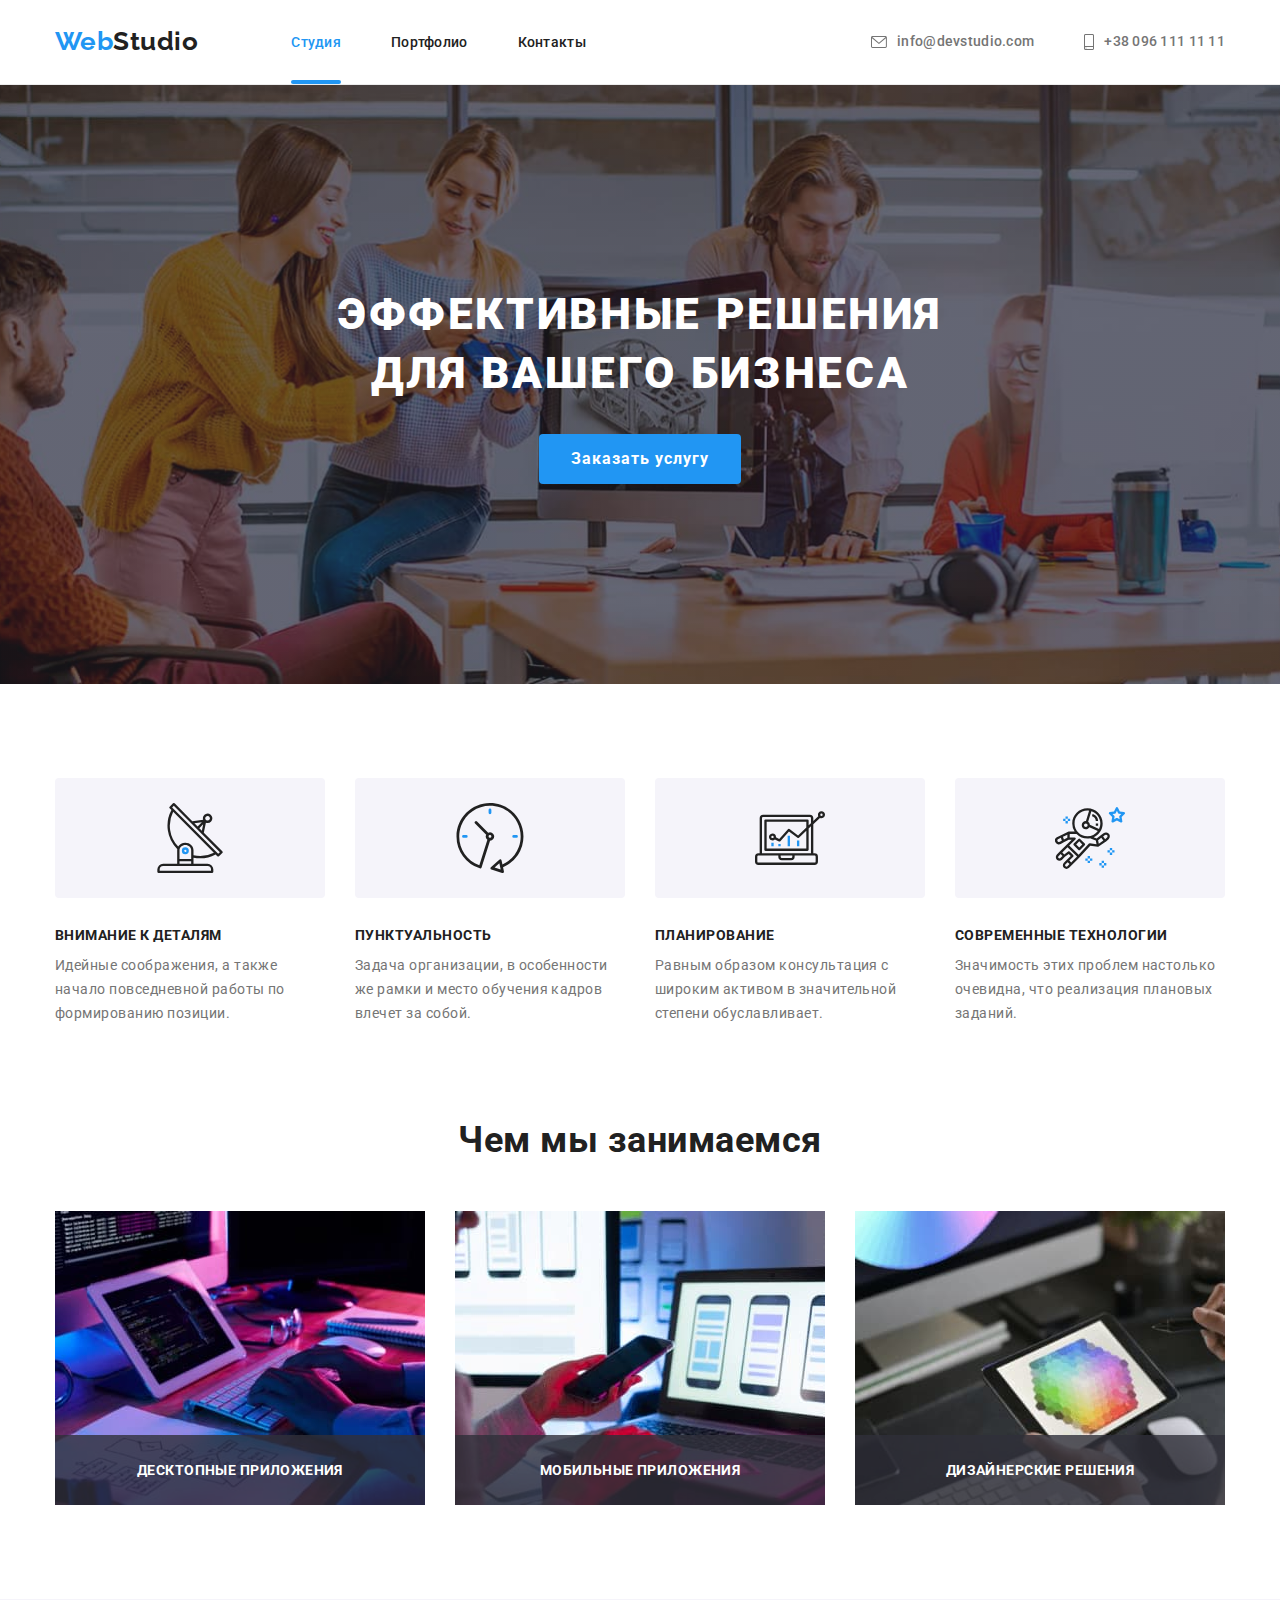
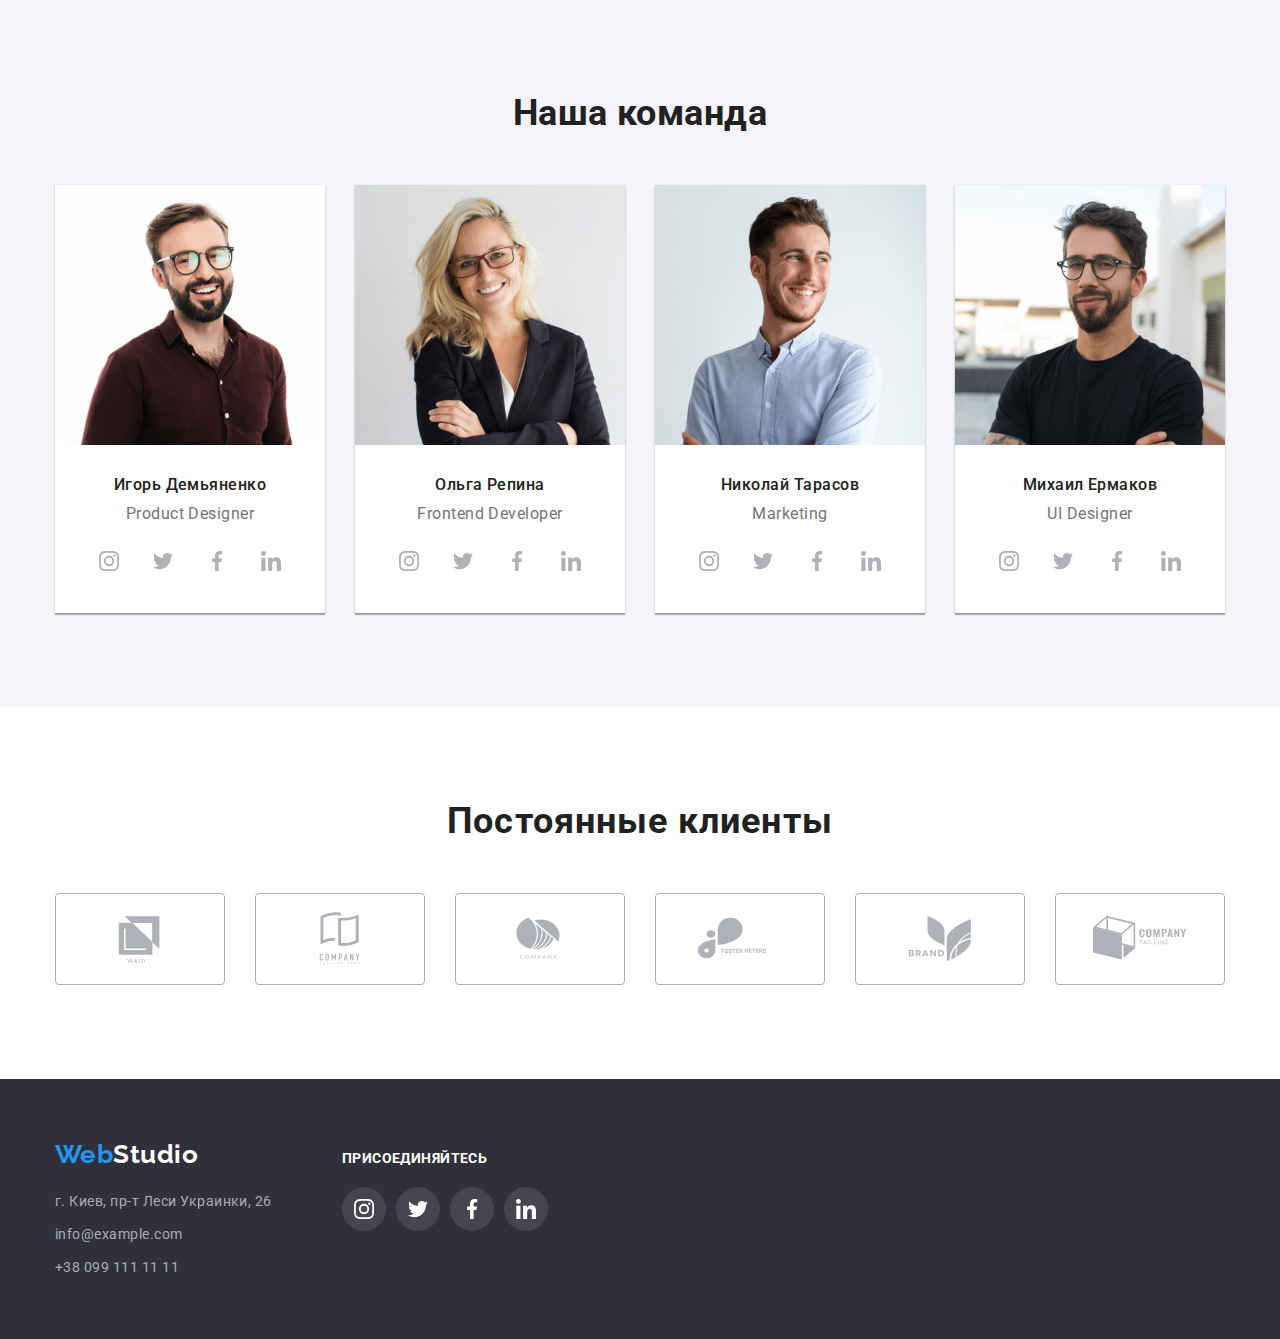
==== index.html @ 2ee85c42 "add files from previous hw" ====
<!DOCTYPE html>
<html lang="ru">
  <head>
    <meta charset="UTF-8" />
    <meta http-equiv="X-UA-Compatible" content="IE=edge" />
    <meta name="viewport" content="width=device-width, initial-scale=1.0" />
    <title>Homework 5</title>
    <link rel="preconnect" href="https://fonts.googleapis.com" />
    <link rel="preconnect" href="https://fonts.gstatic.com" crossorigin />
    <link
      href="https://fonts.googleapis.com/css2?family=Raleway:wght@700&family=Roboto:wght@400;500;700;900&display=swap"
      rel="stylesheet"
    />
    <link
      rel="stylesheet"
      href="https://cdnjs.cloudflare.com/ajax/libs/modern-normalize/1.1.0/modern-normalize.min.css"
    />
    <link rel="stylesheet" href="./css/styles.css" />
  </head>

  <body>
    <!-- Header -->
    <header class="header-border">
      <div class="container header-container">
        <nav class="main-nav">
          <a class="logo" href="index.html" title="WebStudio"
            >Web<span class="logo-black">Studio</span></a
          >
          <ul class="site-nav">
            <li>
              <a class="nav-studio current" href="./index.html">Студия</a>
            </li>
            <li>
              <a class="nav-portfolio" href="./portfolio.html">Портфолио</a>
            </li>
            <li><a class="nav-contacts" href="">Контакты</a></li>
          </ul>
        </nav>

        <ul class="contacts">
          <li>
            <a class="link-mail" href="mailto:info@devstudio.com">
              <svg class="icon-mail" width="16" height="12">
                <use href="./images/sprite.svg#icon-mail"></use>
              </svg>
              info@devstudio.com</a
            >
          </li>
          <li>
            <a class="link-tel" href="tel:+380961111111">
              <svg class="icon-smartphone" width="10" height="16">
                <use href="./images/sprite.svg#icon-smartphone"></use>
              </svg>
              +38 096 111 11 11</a
            >
          </li>
        </ul>
      </div>
    </header>
    <!-- Main -->
    <main>
      <!-- Секция 1 (Эффективное решение для вашего бизнеса) -->
      <section class="hero-section">
        <div class="container title-container">
          <h1 class="hero-title">Эффективные решения для вашего бизнеса</h1>
          <button data-modal-open class="hero-button" type="button">
            Заказать услугу
          </button>
        </div>
      </section>

      <!-- Секция 2 (Список преимуществ) -->
      <section>
        <div class="container">
          <h2 class="visually-hidden">Список преимуществ</h2>
          <ul class="advantage-list">
            <li>
              <div class="advantage-block">
                <svg width="70" height="70">
                  <use href="./images/sprite.svg#icon-antenna"></use>
                </svg>
              </div>
              <h3 class="advantage-title">Внимание к деталям</h3>
              <p class="advantage-text">
                Идейные соображения, а также начало повседневной работы по
                формированию позиции.
              </p>
            </li>
            <li>
              <div class="advantage-block">
                <svg width="70" height="70">
                  <use href="./images/sprite.svg#icon-clock"></use>
                </svg>
              </div>
              <h3 class="advantage-title">Пунктуальность</h3>
              <p class="advantage-text">
                Задача организации, в особенности же рамки и место обучения
                кадров влечет за собой.
              </p>
            </li>
            <li>
              <div class="advantage-block">
                <svg width="70" height="70">
                  <use href="./images/sprite.svg#icon-diagram"></use>
                </svg>
              </div>
              <h3 class="advantage-title">Планирование</h3>
              <p class="advantage-text">
                Равным образом консультация с широким активом в значительной
                степени обуславливает.
              </p>
            </li>
            <li>
              <div class="advantage-block">
                <svg width="70" height="70">
                  <use href="./images/sprite.svg#icon-astronaut"></use>
                </svg>
              </div>
              <h3 class="advantage-title">Современные технологии</h3>
              <p class="advantage-text">
                Значимость этих проблем настолько очевидна, что реализация
                плановых заданий.
              </p>
            </li>
          </ul>
        </div>
      </section>
      <!-- Секция 3 (Чем мы занимаемся?) -->
      <section class="project-section">
        <div class="container">
          <h2 class="projects-title">Чем мы занимаемся</h2>
          <ul class="projects-list">
            <li>
              <div class="projects-item-div">
                <img
                  src="images/img1.jpg"
                  width="370"
                  alt="руки набирают на клавиатуре код"
                />
                <p class="projects-item-text">Десктопные приложения</p>
              </div>
            </li>
            <li>
              <div class="projects-item-div">
                <img
                  src="images/img2.jpg"
                  width="370"
                  alt="телефон в руке фотографирует экран ноутбука"
                />
                <p class="projects-item-text">Мобильные приложения</p>
              </div>
            </li>
            <li>
              <div class="projects-item-div">
                <img
                  src="images/img3.jpg"
                  width="370"
                  alt="человек  выбирает на планшете цвет из палитры"
                />
                <p class="projects-item-text">Дизайнерские решения</p>
              </div>
            </li>
          </ul>
        </div>
      </section>
      <!-- Секция 4 (Наша команда) -->
      <section class="team-section">
        <div class="container">
          <h2 class="team-section-title">Наша команда</h2>
          <ul class="team-list">
            <li class="member-card">
              <img
                src="images/img4.jpg"
                width="270"
                alt="Игорь Демьяненко, дизайнер продукта"
              />
              <h3 class="member-name">Игорь Демьяненко</h3>
              <p class="member-position" lang="en">Product Designer</p>
              <ul class="social-network-list">
                <li class="social-network-link">
                  <a class="social-network" href="">
                    <svg class="icon-social" width="20" height="20">
                      <use href="./images/sprite.svg#icon-instagram"></use>
                    </svg>
                  </a>
                </li>
                <li class="social-network-link">
                  <a class="social-network" href="">
                    <svg class="icon-social" width="20" height="20">
                      <use href="./images/sprite.svg#icon-twitter"></use>
                    </svg>
                  </a>
                </li>
                <li class="social-network-link">
                  <a class="social-network" href="">
                    <svg class="icon-social" width="20" height="20">
                      <use href="./images/sprite.svg#icon-facebook"></use>
                    </svg>
                  </a>
                </li>
                <li class="social-network-link">
                  <a class="social-network" href="">
                    <svg class="icon-social" width="20" height="20">
                      <use href="./images/sprite.svg#icon-linkedin"></use>
                    </svg>
                  </a>
                </li>
              </ul>
            </li>
            <li class="member-card">
              <img
                src="images/img5.jpg"
                width="270"
                alt="Ольга Репина, фронтэнд разработчик"
              />
              <h3 class="member-name">Ольга Репина</h3>
              <p class="member-position" lang="en">Frontend Developer</p>
              <ul class="social-network-list">
                <li class="social-network-link">
                  <a class="social-network" href="">
                    <svg class="icon-social" width="20" height="20">
                      <use href="./images/sprite.svg#icon-instagram"></use>
                    </svg>
                  </a>
                </li>
                <li class="social-network-link">
                  <a class="social-network" href="">
                    <svg class="icon-social" width="20" height="20">
                      <use href="./images/sprite.svg#icon-twitter"></use>
                    </svg>
                  </a>
                </li>
                <li class="social-network-link">
                  <a class="social-network" href="">
                    <svg class="icon-social" width="20" height="20">
                      <use href="./images/sprite.svg#icon-facebook"></use>
                    </svg>
                  </a>
                </li>
                <li class="social-network-link">
                  <a class="social-network" href="">
                    <svg class="icon-social" width="20" height="20">
                      <use href="./images/sprite.svg#icon-linkedin"></use>
                    </svg>
                  </a>
                </li>
              </ul>
            </li>
            <li class="member-card">
              <img
                src="images/img6.jpg"
                width="270"
                alt="Николай Тарасов, маркетолог"
              />
              <h3 class="member-name">Николай Тарасов</h3>
              <p class="member-position" lang="en">Marketing</p>
              <ul class="social-network-list">
                <li class="social-network-link">
                  <a class="social-network" href="">
                    <svg class="icon-social" width="20" height="20">
                      <use href="./images/sprite.svg#icon-instagram"></use>
                    </svg>
                  </a>
                </li>
                <li class="social-network-link">
                  <a class="social-network" href="">
                    <svg class="icon-social" width="20" height="20">
                      <use href="./images/sprite.svg#icon-twitter"></use>
                    </svg>
                  </a>
                </li>
                <li class="social-network-link">
                  <a class="social-network" href="">
                    <svg class="icon-social" width="20" height="20">
                      <use href="./images/sprite.svg#icon-facebook"></use>
                    </svg>
                  </a>
                </li>
                <li class="social-network-link">
                  <a class="social-network" href="">
                    <svg class="icon-social" width="20" height="20">
                      <use href="./images/sprite.svg#icon-linkedin"></use>
                    </svg>
                  </a>
                </li>
              </ul>
            </li>
            <li class="member-card">
              <img
                src="images/img7.jpg"
                width="270"
                alt="Михаил Ермаков, UI-дизайнер"
              />
              <h3 class="member-name">Михаил Ермаков</h3>
              <p class="member-position" lang="en">UI Designer</p>
              <ul class="social-network-list">
                <li class="social-network-link">
                  <a class="social-network" href="">
                    <svg class="icon-social" width="20" height="20">
                      <use href="./images/sprite.svg#icon-instagram"></use>
                    </svg>
                  </a>
                </li>
                <li class="social-network-link">
                  <a class="social-network" href="">
                    <svg class="icon-social" width="20" height="20">
                      <use href="./images/sprite.svg#icon-twitter"></use>
                    </svg>
                  </a>
                </li>
                <li class="social-network-link">
                  <a class="social-network" href="">
                    <svg class="icon-social" width="20" height="20">
                      <use href="./images/sprite.svg#icon-facebook"></use>
                    </svg>
                  </a>
                </li>
                <li class="social-network-link">
                  <a class="social-network" href="">
                    <svg class="icon-social" width="20" height="20">
                      <use href="./images/sprite.svg#icon-linkedin"></use>
                    </svg>
                  </a>
                </li>
              </ul>
            </li>
          </ul>
        </div>
      </section>
      <!-- Секция 5 (Постоянные клиенты) -->
      <section>
        <div class="container">
          <h2 class="regular-customers-title">Постоянные клиенты</h2>
          <ul class="regular-customers-list">
            <li class="brand-logo-item">
              <a class="brand-logo-link" href="">
                <svg class="brand-logo-icon" width="106" height="60">
                  <use href="./images/sprite.svg#icon-ya-co"></use>
                </svg>
              </a>
            </li>
            <li class="brand-logo-item">
              <a class="brand-logo-link" href="">
                <svg class="brand-logo-icon" width="106" height="60">
                  <use href="./images/sprite.svg#icon-company1"></use>
                </svg>
              </a>
            </li>
            <li class="brand-logo-item">
              <a class="brand-logo-link" href="">
                <svg class="brand-logo-icon" width="106" height="60">
                  <use href="./images/sprite.svg#icon-company2"></use>
                </svg>
              </a>
            </li>
            <li class="brand-logo-item">
              <a class="brand-logo-link" href="">
                <svg class="brand-logo-icon" width="106" height="60">
                  <use href="./images/sprite.svg#icon-foster-peters"></use>
                </svg>
              </a>
            </li>
            <li class="brand-logo-item">
              <a class="brand-logo-link" href="">
                <svg class="brand-logo-icon" width="106" height="60">
                  <use href="./images/sprite.svg#icon-brand"></use>
                </svg>
              </a>
            </li>
            <li class="brand-logo-item">
              <a class="brand-logo-link" href="">
                <svg class="brand-logo-icon" width="106" height="60">
                  <use href="./images/sprite.svg#icon-company3"></use>
                </svg>
              </a>
            </li>
          </ul>
        </div>
      </section>
    </main>
    <!-- Footer -->
    <footer>
      <div class="container">
        <div class="footer-columns">
          <div class="footer-adress">
            <a class="bottom-logo" href="index.html" title="WebStudio"
              >Web<span class="logo-white">Studio</span></a
            >
            <address>
              <ul class="address-list">
                <li>
                  <a
                    class="address-link"
                    href="https://goo.gl/maps/oR3F1YAG6LvCoMsa9"
                    target="_blank"
                    rel="noopener noreferrer"
                    >г. Киев, пр-т Леси Украинки, 26</a
                  >
                </li>
                <li>
                  <a class="address-link" href="mailto:info@example.com"
                    >info@example.com</a
                  >
                </li>
                <li>
                  <a class="address-link" href="tel:+380991111111"
                    >+38 099 111 11 11</a
                  >
                </li>
              </ul>
            </address>
          </div>
          <div class="call-to-action">
            <p class="join">присоединяйтесь</p>
            <ul class="sn-list-footer">
              <li class="sn-item-footer">
                <a class="sn-link-footer" href="">
                  <svg class="icon-social-footer" width="20" height="20">
                    <use href="./images/sprite.svg#icon-instagram"></use>
                  </svg>
                </a>
              </li>
              <li class="sn-item-footer">
                <a class="sn-link-footer" href="">
                  <svg class="icon-social-footer" width="20" height="20">
                    <use href="./images/sprite.svg#icon-twitter"></use>
                  </svg>
                </a>
              </li>
              <li class="sn-item-footer">
                <a class="sn-link-footer" href="">
                  <svg class="icon-social-footer" width="20" height="20">
                    <use href="./images/sprite.svg#icon-facebook"></use>
                  </svg>
                </a>
              </li>
              <li class="sn-item-footer">
                <a class="sn-link-footer" href="">
                  <svg class="icon-social-footer" width="20" height="20">
                    <use href="./images/sprite.svg#icon-linkedin"></use>
                  </svg>
                </a>
              </li>
            </ul>
          </div>
        </div>
      </div>
    </footer>
    <div data-modal class="backdrop is-hidden">
      <div class="modal">
        <button data-modal-close class="modal-close-button" type="button">
          <svg class="icon-close" width="30" height="30">
            <use href="./images/sprite.svg#icon-close"></use>
          </svg>
        </button>
      </div>
    </div>
    <script src="./js/modal.js"></script>
  </body>
</html>
---- css/styles.css ----
:root {
  --primary-text-color: #757575;
  --title-text-color: #212121;
  --accent-color: #2196f3;
  --hero-button-hover-color: #188ce8;
  --primary-white-color: #ffffff;
  --portfolio-card-border-color: #eeeeee;
  --header-border-color: #ececec;
  --hero-footer-section-background-color: #2f303a;
  --team-section-background-color: #f5f4fa;
  --team-section-social-network-color: #afb1b8;
  --backdrop-background-color: rgba(0, 0, 0, 0.2);
  --primary-black-color: #000;
  --timing-function: cubic-bezier(0.4, 0, 0.2, 1);
}

body {
  font-family: Roboto, sans-serif;
  letter-spacing: 0.03em;
  background-color: var(--primary-white-color);
  color: var(--primary-text-color);
}
p,
h1,
h2,
h3,
h4,
h5,
h6 {
  margin: 0;
  padding: 0;
}

ul {
  list-style: none;
  margin: 0;
  padding: 0;
}

img {
  display: block;
  max-width: 100%;
  height: auto;
}

section {
  padding: 94px 0;
}

.container {
  width: 1200px;
  margin-left: auto;
  margin-right: auto;
  padding-left: 15px;
  padding-right: 15px;
}

.visually-hidden {
  position: absolute;
  width: 1px;
  height: 1px;
  margin: -1px;
  border: 0;
  padding: 0;
  white-space: nowrap;
  clip-path: inset(100%);
  clip: rect(0 0 0 0);
  overflow: hidden;
}

/* Header */
header {
  display: flex;
  align-items: center;
  margin: auto;
}
.header-container {
  display: flex;
  align-items: center;
}

.header-border {
  border-bottom: 1px solid var(--header-border-color);
}

.main-nav {
  display: flex;
  align-items: center;
  margin-right: auto;
}

.logo {
  margin-right: 93px;
  padding-top: 24px;
  padding-bottom: 25px;

  font-family: "Raleway";
  font-weight: 700;
  font-size: 26px;
  line-height: 1.2;
  color: var(--accent-color);
  text-decoration: none;
}

.logo-black {
  color: var(--title-text-color);
}

.site-nav {
  display: flex;
  align-items: center;
  padding-left: 0;
  margin: 0;
}

.site-nav .current {
  color: var(--accent-color);
  position: relative;
}

.site-nav .current::after {
  content: "";
  position: absolute;
  width: 100%;
  height: 4px;
  background-color: var(--accent-color);
  border-radius: 2px;
  bottom: 0;
  left: 0;
  margin-bottom: -2px;
}

.site-nav > li:not(:last-child) {
  margin-right: 50px;
}

.nav-studio {
  padding-top: 32px;
  padding-bottom: 32px;
  font-weight: 500;
  font-size: 14px;
  line-height: 1.14;
  letter-spacing: 0.02em;
  color: var(--title-text-color);
  text-decoration: none;
  transition: color 250ms var(--timing-function);
}

.nav-studio:hover,
.nav-studio:focus {
  color: var(--accent-color);
}

.nav-portfolio {
  padding-top: 32px;
  padding-bottom: 32px;
  font-weight: 500;
  font-size: 14px;
  line-height: 1.14px;
  letter-spacing: 0.02em;
  color: var(--title-text-color);
  text-decoration: none;
  transition: color 250ms var(--timing-function);
}

.nav-portfolio:hover,
.nav-portfolio:focus {
  color: var(--accent-color);
}

.nav-contacts {
  padding-top: 32px;
  padding-bottom: 32px;
  font-weight: 500;
  font-size: 14px;
  line-height: 1.14;
  letter-spacing: 0.02em;
  color: var(--title-text-color);
  text-decoration: none;
  transition: color 250ms var(--timing-function);
}

.nav-contacts:hover,
.nav-contacts:focus {
  color: var(--accent-color);
}

.contacts {
  display: flex;
  align-items: center;
  padding-left: 0;
  margin: 0;
}

.link-mail {
  padding-top: 32px;
  padding-bottom: 32px;
  margin-right: 50px;
  font-weight: 500;
  font-size: 14px;
  line-height: 1.4;
  letter-spacing: 0.02em;
  color: var(--primary-text-color);
  text-decoration: none;
  display: flex;
  align-items: center;
  transition: color 250ms var(--timing-function);
}

.icon-mail {
  fill: currentColor;
  margin-right: 10px;
}

.link-mail:hover,
.link-mail:focus {
  color: var(--accent-color);
}

.link-tel {
  padding-top: 32px;
  padding-bottom: 32px;
  font-weight: 500;
  font-size: 14px;
  line-height: 1.4;
  letter-spacing: 0.02em;
  color: var(--primary-text-color);
  text-decoration: none;
  display: flex;
  align-items: center;
  transition: color 250ms var(--timing-function);
}

.icon-smartphone {
  fill: currentColor;
  margin-right: 10px;
}

.link-tel:hover,
.link-tel:focus {
  color: var(--accent-color);
}

/* Секция 1 (Эффективное решение для вашего бизнеса)  */
.hero-section {
  background-color: var(--hero-footer-section-background-color);
  background-image: linear-gradient(
      to right,
      rgba(47, 48, 58, 0.4),
      rgba(47, 48, 58, 0.4)
    ),
    url("../images/hero-img.jpg");
  background-repeat: no-repeat;
  background-size: cover;
  background-position: center;
  max-width: 1600px;
  margin: 0 auto;
  align-items: center;
  padding-top: 200px;
  padding-bottom: 200px;
}

.title-container {
  display: flex;
  align-items: center;
  flex-direction: column;
}

.hero-title {
  margin: 0 0 30px;
  width: 696px;

  font-weight: 900;
  font-size: 44px;
  line-height: 1.36;
  text-align: center;
  letter-spacing: 0.06em;
  text-transform: uppercase;
  color: var(--primary-white-color);
}

.hero-button {
  border-radius: 4px;
  padding: 10px 32px;
  border: none;
  align-items: center;

  color: var(--primary-white-color);
  background-color: var(--accent-color);
  font-weight: 700;
  font-size: 16px;
  line-height: 1.88;
  text-align: center;
  letter-spacing: 0.06em;
  cursor: pointer;
  transition: background-color 250ms var(--timing-function);
}

.hero-button:hover,
.hero-button:focus {
  background-color: var(--hero-button-hover-color);
}

/* Секция 2 (Список преимуществ) */
.advantage-list {
  display: flex;
}

.advantage-list > li:not(:last-child) {
  margin-right: 30px;
}

.advantage-block {
  background-color: var(--team-section-background-color);
  border-radius: 4px;
  width: 270px;
  height: 120px;
  margin-bottom: 30px;
  align-items: center;
  display: flex;
  justify-content: center;
}

.advantage-title {
  margin-top: 0;
  margin-bottom: 10px;
  color: var(--title-text-color);
  font-weight: 700;
  font-size: 14px;
  line-height: 1.14;
  text-transform: uppercase;
}

.advantage-text {
  width: 270px;
  font-size: 14px;
  line-height: 1.7;
  color: var(--primary-text-color);
}

/* Секция 3 (Чем мы занимаемся?) */
.project-section {
  padding-top: 0;
}
.projects-title {
  margin-top: 0;
  margin-bottom: 50px;
  font-weight: 700;
  font-size: 36px;
  line-height: 1.16;
  text-align: center;
  color: var(--title-text-color);
}

.projects-list {
  display: flex;
}

.projects-list > li:not(:last-child) {
  margin-right: 30px;
}

.projects-item-div {
  position: relative;
}

.projects-item-text {
  position: absolute;
  bottom: 0;

  width: 370px;
  padding: 27px 0;
  font-weight: 700;
  font-size: 14px;
  line-height: 16px;
  text-align: center;
  letter-spacing: 0.03em;
  text-transform: uppercase;
  color: var(--primary-white-color);
  background-color: rgba(47, 48, 58, 0.8);
}

/* Секция 4 (Наша команда) */
.team-section {
  background-color: var(--team-section-background-color);
  margin-top: 0;
  margin-bottom: 0;
}

.team-section-title {
  margin-bottom: 50px;
  font-weight: 700;
  font-size: 36px;
  line-height: 1.16;
  text-align: center;
  color: var(--title-text-color);
}

.team-list {
  display: flex;
}

.member-card {
  background-color: var(--primary-white-color);
  width: 270px;
  margin-bottom: 0;
  box-shadow: 0px 1px 3px rgba(0, 0, 0, 0.12), 0px 1px 1px rgba(0, 0, 0, 0.14),
    0px 2px 1px rgba(0, 0, 0, 0.2);
}

.member-card:not(:last-child) {
  margin-right: 30px;
}

.member-name {
  margin-top: 30px;
  margin-bottom: 10px;
  font-weight: 500;
  font-size: 16px;
  line-height: 1.19;
  text-align: center;
  color: var(--title-text-color);
}

.member-position {
  margin-bottom: 16px;
  font-size: 16px;
  line-height: 1.19;
  text-align: center;
}

.social-network-list {
  display: flex;
  justify-content: center;
  margin-bottom: 30px;
}

.social-network-link:not(:last-child) {
  margin-right: 10px;
}

.social-network {
  display: flex;
  justify-content: center;
  align-items: center;
  color: var(--team-section-social-network-color);
  width: 44px;
  height: 44px;
  border-radius: 50%;
  transition: color 250ms var(--timing-function),
    background-color 250ms var(--timing-function);
}

.social-network:hover,
.social-network:focus {
  color: var(--primary-white-color);
  background-color: var(--accent-color);
}

.icon-social {
  fill: currentColor;
}

/* Секция 5 (Постоянные клиенты) */

.regular-customers-title {
  color: var(--title-text-color);
  font-weight: 700;
  font-size: 36px;
  line-height: 1.16;
  text-align: center;
  letter-spacing: 0.03em;

  margin-bottom: 50px;
}

.regular-customers-list {
  display: flex;
}

.brand-logo-item:not(:last-child) {
  margin-right: 30px;
}

.brand-logo-link {
  display: flex;
  justify-content: center;
  align-items: center;
  border: 1px solid var(--team-section-social-network-color);
  border-radius: 4px;
  width: 170px;
  height: 92px;
  color: var(--team-section-social-network-color);
  transition: color 250ms var(--timing-function);
}

.brand-logo-link:hover,
.brand-logo-link:focus {
  color: var(--accent-color);
  border: 1px solid var(--accent-color);
}

.brand-logo-icon {
  fill: currentColor;
}

/* Footer */
footer {
  background-color: var(--hero-footer-section-background-color);
  padding-top: 60px;
  padding-bottom: 60px;
}

.footer-columns {
  display: flex;
  flex-wrap: wrap;
  align-items: baseline;
}

.bottom-logo {
  display: inline-block;
  margin-bottom: 20px;
  font-family: "Raleway";
  font-weight: 700;
  font-size: 26px;
  line-height: 1.19;
  color: var(--accent-color);
  text-decoration: none;
}

.logo-white {
  color: var(--primary-white-color);
}

.address-link {
  display: inline-block;
  font-style: normal;
  font-size: 14px;
  line-height: 1.7;
  color: rgba(255, 255, 255, 0.6);
  text-decoration: none;
  transition: color 250ms var(--timing-function);
}

.address-list > li:not(:last-child) {
  margin-bottom: 9px;
}

.address-link:hover,
.address-link:focus {
  color: var(--primary-white-color);
}

.call-to-action {
  margin-left: 70px;
}

.join {
  margin-bottom: 20px;
  font-weight: 700;
  font-size: 14px;
  line-height: 1.14;
  letter-spacing: 0.03em;
  text-transform: uppercase;
  color: var(--primary-white-color);
}

.sn-list-footer {
  display: flex;
}

.sn-item-footer:not(:last-child) {
  margin-right: 10px;
}

.sn-link-footer {
  display: flex;
  justify-content: center;
  align-items: center;
  color: var(--primary-white-color);
  background-color: rgba(255, 255, 255, 0.1);
  width: 44px;
  height: 44px;
  border-radius: 50%;
  transition: background-color 250ms var(--timing-function);
}

.sn-link-footer:hover,
.sn-link-footer:focus {
  background-color: var(--accent-color);
}

.icon-social-footer {
  fill: currentColor;
}

/* Modal  */

.backdrop {
  position: fixed;
  top: 0;
  left: 0;
  background-color: var(--backdrop-background-color);
  width: 100%;
  height: 100%;

  opacity: 1;
  transition: opacity 250ms var(--timing-function);
}

.is-hidden {
  visibility: hidden;
  opacity: 0;
  pointer-events: none;
}

.backdrop.is-hidden .modal {
  transform: translate(-50%, -50%) scale(0.9);
  opacity: 0;
}

.modal {
  position: absolute;
  top: 50%;
  left: 50%;
  min-width: 528px;
  min-height: 581px;
  transform: translate(-50%, -50%) scale(1);
  transition: transform 250ms var(--timing-function),
    opacity 250ms var(--timing-function);

  background-color: var(--primary-white-color);
  box-shadow: 0px 1px 3px rgba(0, 0, 0, 0.12), 0px 1px 1px rgba(0, 0, 0, 0.14),
    0px 2px 1px rgba(0, 0, 0, 0.2);
  border-radius: 4px;
}

.modal-close-button {
  position: absolute;
  right: 0;
  display: flex;
  justify-content: center;
  align-items: center;
  margin: 8px;
  padding: 0;

  border: none;
  cursor: pointer;
  background-color: var(--primary-white-color);
}

.icon-close {
  fill: var(--primary-black-color);
  transition: fill 250ms var(--timing-function);
}

.icon-close:hover,
.icon-close:focus {
  fill: var(--accent-color);
}

/* Portfolio  */

.button-list {
  display: flex;
  justify-content: center;

  margin-bottom: 50px;
}

.button-list > li:not(:last-child) {
  margin-right: 8px;
}

.portfolio-btn {
  padding: 6px 22px;
  border-radius: 4px;
  border: none;

  font-weight: 500;
  font-size: 16px;
  line-height: 1.63;
  text-align: center;
  color: var(--title-text-color);
  background-color: var(--team-section-background-color);
  cursor: pointer;
  transition: color 250ms var(--timing-function), background-color,
    250ms var(--timing-function);
}
.portfolio-btn:hover,
.portfolio-btn:focus {
  color: var(--primary-white-color);
  background-color: var(--accent-color);
}

.portfolio-list {
  display: flex;
  flex-wrap: wrap;
  padding-left: 0;
  margin-top: 0;
}

.portfolio-link {
  display: block;
  text-decoration: none;
  color: var(--primary-text-color);
}

.portfolio-link:hover,
.portfolio-link:focus {
  box-shadow: 0px 1px 1px rgba(0, 0, 0, 0.12), 0px 4px 4px rgba(0, 0, 0, 0.06),
    1px 4px 6px rgba(0, 0, 0, 0.16);
}

.portfolio-thumb {
  position: relative;
  overflow: hidden;
}

.portfolio-overlay {
  position: absolute;
  width: 100%;
  height: 100%;
  top: 0;
  left: 0;
  background-color: rgba(33, 150, 243, 0.9);
  transform: translateY(100%);
  transition: transform 250ms var(--timing-function);
}

.thumb-text {
  position: absolute;
  top: 50%;
  left: 50%;
  transform: translate(-50%, -50%);
  width: 100%;
  padding: 63px 24px;

  font-size: 18px;
  line-height: 1.55;
  letter-spacing: 0.03em;
  color: var(--primary-white-color);
}

.portfolio-link:hover .portfolio-overlay {
  transform: translateY(0);
}

.portfolio-card {
  width: 370px;
  margin-right: 30px;
  margin-bottom: 30px;

  background: var(--primary-white-color);
  box-sizing: border-box;
}

.portfolio-card:nth-child(3n) {
  margin-right: 0;
}

.portfolio-card:nth-last-child(-n + 3) {
  margin-bottom: 0;
}

.portfolio-card-div {
  padding: 20px 24px;
  border-left: 1px solid var(--portfolio-card-border-color);
  border-right: 1px solid var(--portfolio-card-border-color);
  border-bottom: 1px solid var(--portfolio-card-border-color);
}

.card-name {
  margin-bottom: 4px;
  font-weight: 700;
  font-size: 18px;
  line-height: 2;
  letter-spacing: 0.06em;
  color: var(--title-text-color);
}

.card-text {
  font-size: 16px;
  line-height: 1.88;
}
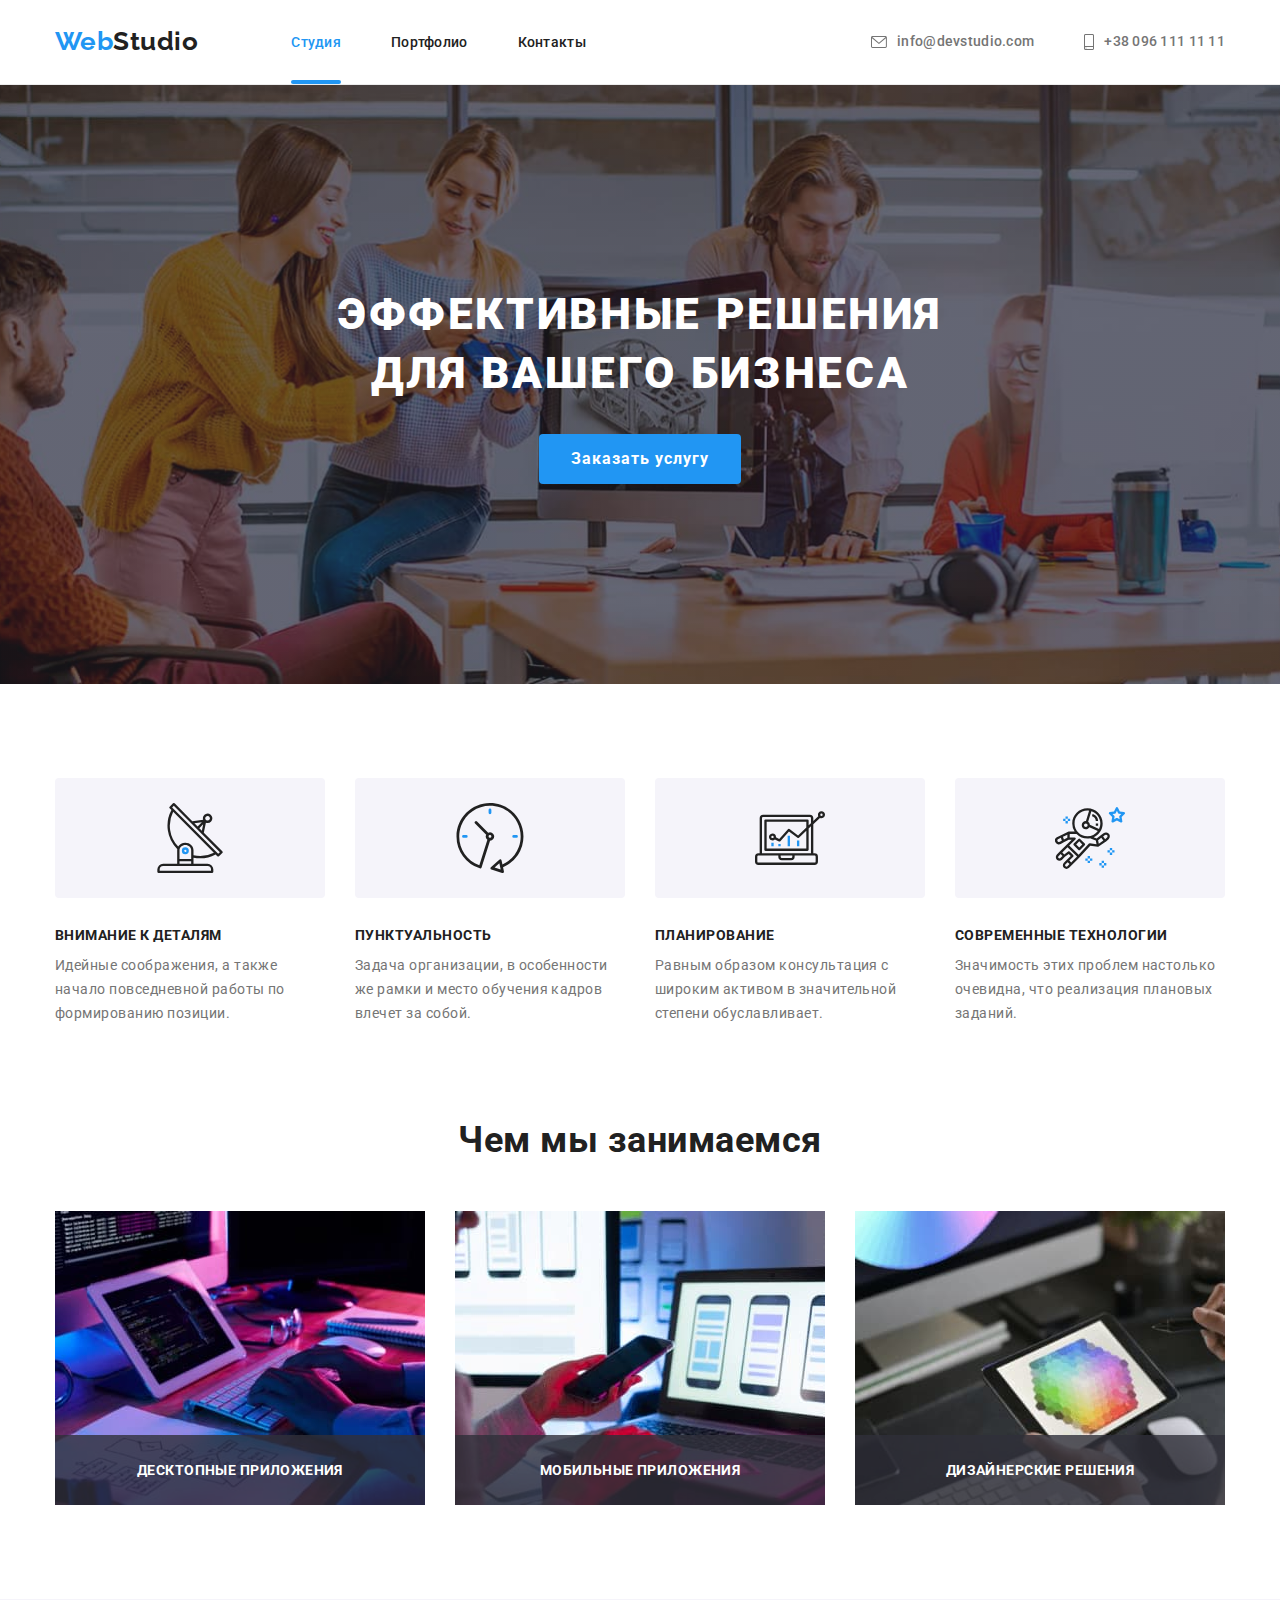
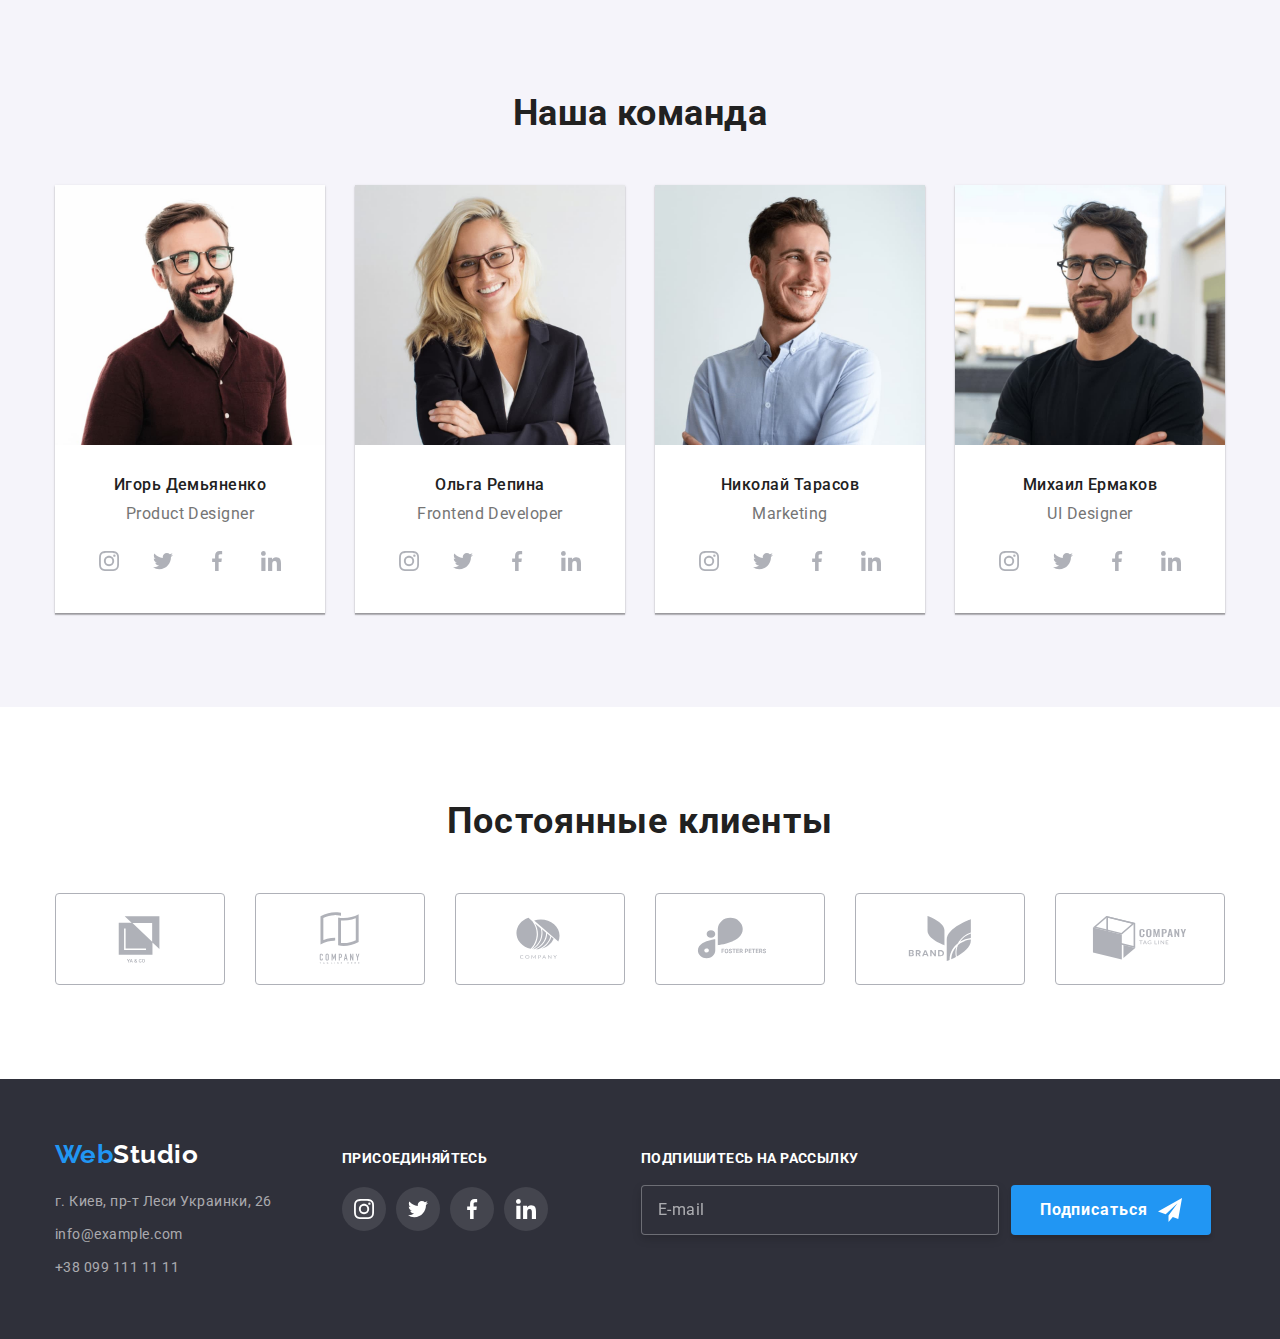
==== commit 7fa20f9a: "add forms" ====
--- a/index.html
+++ b/index.html
@@ -4,7 +4,7 @@
     <meta charset="UTF-8" />
     <meta http-equiv="X-UA-Compatible" content="IE=edge" />
     <meta name="viewport" content="width=device-width, initial-scale=1.0" />
-    <title>Homework 5</title>
+    <title>Homework 6</title>
     <link rel="preconnect" href="https://fonts.googleapis.com" />
     <link rel="preconnect" href="https://fonts.gstatic.com" crossorigin />
     <link
@@ -443,9 +443,29 @@
               </li>
             </ul>
           </div>
+          <div class="mailing-list">
+            <form>
+              <label class="mailing-list-title">
+                Подпишитесь на рассылку
+                <input
+                  class="mailing-list-email"
+                  type="email"
+                  name="email"
+                  placeholder="E-mail"
+                />
+              </label>
+              <button class="mailing-list-button" type="submit">
+                Подписаться
+                <svg class="icon-send" width="24" height="24">
+                  <use href="./images/sprite.svg#icon-icon-send"></use>
+                </svg>
+              </button>
+            </form>
+          </div>
         </div>
       </div>
     </footer>
+
     <div data-modal class="backdrop is-hidden">
       <div class="modal">
         <button data-modal-close class="modal-close-button" type="button">
@@ -453,6 +473,59 @@
             <use href="./images/sprite.svg#icon-close"></use>
           </svg>
         </button>
+        <div class="modal-container">
+          <h2 class="modal-title">Оставьте свои данные, мы вам перезвоним</h2>
+          <form>
+            <div class="form-field">
+              <label for="username" class="form-label">Имя</label>
+              <input class="input" type="text" name="username" id="username" />
+              <svg class="form-svg" width="18" height="18">
+                <use href="./images/sprite.svg#icon-person-black"></use>
+              </svg>
+            </div>
+            <div class="form-field">
+              <label for="number" class="form-label">Телефон</label>
+              <input class="input" type="tel" name="number" id="number" />
+              <svg class="form-svg" width="18" height="18">
+                <use href="./images/sprite.svg#icon-phone-black"></use>
+              </svg>
+            </div>
+            <div class="form-field">
+              <label for="email" class="form-label">Почта</label>
+              <input class="input" type="email" name="email" id="email" />
+              <svg class="form-svg" width="18" height="18">
+                <use href="./images/sprite.svg#icon-email-black"></use>
+              </svg>
+            </div>
+            <div class="form-field">
+              <label for="comment" class="form-label">Комментарий</label>
+              <textarea
+                id="comment"
+                class="textarea"
+                name="comment"
+                placeholder="Введите текст"
+              ></textarea>
+            </div>
+            <label class="policy-checkbox">
+              <input
+                class="checkbox"
+                type="checkbox"
+                name="policy"
+                value="policy"
+              />
+              <span class="checkbox-border"
+                ><svg class="icon-check" width="16" height="15">
+                  <use href="./images/sprite.svg#icon-icon-check"></use>
+                </svg>
+              </span>
+              <span
+                >Соглашаюсь с рассылкой и принимаю
+                <a class="policy-agreement" href="">Условия договора</a>
+              </span>
+            </label>
+            <button class="form-button" type="submit">Отправить</button>
+          </form>
+        </div>
       </div>
     </div>
     <script src="./js/modal.js"></script>
--- a/css/styles.css
+++ b/css/styles.css
@@ -594,6 +594,83 @@
   fill: currentColor;
 }
 
+.mailing-list {
+  margin-left: 93px;
+  position: relative;
+}
+
+.mailing-list-title {
+  font-weight: 700;
+  font-size: 14px;
+  line-height: 1.14;
+  letter-spacing: 0.03em;
+  text-transform: uppercase;
+  color: var(--primary-white-color);
+}
+
+.mailing-list-email {
+  position: absolute;
+  top: 36px;
+  left: 0;
+  font-size: 16px;
+  line-height: 1.25;
+  letter-spacing: 0.03em;
+  color: rgba(255, 255, 255, 0.6);
+  width: 358px;
+  height: 50px;
+  background-color: var(--hero-footer-section-background-color);
+  border: 1px solid rgba(255, 255, 255, 0.3);
+  box-sizing: border-box;
+  filter: drop-shadow(0px 4px 4px rgba(0, 0, 0, 0.15));
+  border-radius: 4px;
+  padding-left: 16px;
+  transition: border 250ms var(--timing-function);
+}
+
+.mailing-list-email:focus {
+  border: 1px solid var(--accent-color);
+  outline: none;
+}
+
+.mailing-list-email::placeholder {
+  font-size: 16px;
+  line-height: 1.25;
+  letter-spacing: 0.03em;
+  color: rgba(255, 255, 255, 0.6);
+}
+
+.mailing-list-button {
+  position: absolute;
+  display: flex;
+  justify-content: center;
+  align-items: center;
+  top: 36px;
+  left: 370px;
+  width: 200px;
+  height: 50px;
+
+  font-weight: 700;
+  font-size: 16px;
+  line-height: 30px;
+  letter-spacing: 0.06em;
+  color: var(--primary-white-color);
+  background-color: var(--accent-color);
+  box-shadow: 0px 4px 4px rgba(0, 0, 0, 0.15);
+  border-radius: 4px;
+  border: none;
+  cursor: pointer;
+  transition: background-color 250ms var(--timing-function);
+}
+
+.icon-send {
+  margin-left: 10px;
+}
+
+.mailing-list-button:hover,
+.mailing-list-button:focus {
+  background-color: var(--hero-button-hover-color);
+}
+
 /* Modal  */
 
 .backdrop {
@@ -659,6 +736,172 @@
   fill: var(--accent-color);
 }
 
+.modal-container {
+  padding-left: 40px;
+  padding-right: 40px;
+}
+
+.modal-title {
+  margin-top: 40px;
+  margin-bottom: 30px;
+  font-weight: 700;
+  font-size: 20px;
+  line-height: 1.15;
+  text-align: center;
+  letter-spacing: 0.03em;
+  color: var(--title-text-color);
+}
+
+.form-field {
+  position: relative;
+  margin-bottom: 28px;
+}
+
+.form-field:nth-child(4) {
+  margin-bottom: 20px;
+}
+
+.form-label {
+  position: absolute;
+  top: -18px;
+  left: 0;
+  font-size: 12px;
+  line-height: 1.16;
+  letter-spacing: 0.01em;
+}
+
+.form-svg {
+  position: absolute;
+  top: 50%;
+  left: 15px;
+  transform: translateY(-50%);
+  transition: fill 250ms var(--timing-function);
+}
+
+.input {
+  padding-left: 42px;
+  width: 448px;
+  height: 40px;
+  border: 1px solid rgba(33, 33, 33, 0.2);
+  box-sizing: border-box;
+  border-radius: 4px;
+  color: var(--primary-text-color);
+  transition: border 250ms var(--timing-function);
+}
+
+.input:focus {
+  border: 1px solid var(--accent-color);
+  outline: none;
+}
+
+.form-field:focus-within > .form-svg {
+  fill: var(--accent-color);
+}
+
+.textarea {
+  resize: none;
+  width: 448px;
+  height: 120px;
+  padding: 12px 16px;
+  margin-top: 4px;
+  border: 1px solid rgba(33, 33, 33, 0.2);
+  box-sizing: border-box;
+  border-radius: 4px;
+  font-size: 14px;
+  line-height: 1.14;
+  letter-spacing: 0.01em;
+  color: var(--primary-text-color);
+  transition: border 250ms var(--timing-function);
+}
+
+.textarea::placeholder {
+  font-size: 14px;
+  line-height: 1.14;
+  letter-spacing: 0.01em;
+  color: rgba(117, 117, 117, 0.5);
+}
+
+.textarea:focus {
+  border: 1px solid var(--accent-color);
+  outline: none;
+}
+
+.policy-checkbox {
+  display: flex;
+  align-items: center;
+  justify-content: center;
+  font-size: 14px;
+  line-height: 1.71;
+  letter-spacing: 0.03em;
+}
+
+.checkbox {
+  position: absolute;
+  width: 1px;
+  height: 1px;
+  margin: -1px;
+  border: 0;
+  padding: 0;
+  white-space: nowrap;
+  clip-path: inset(100%);
+  clip: rect(0 0 0 0);
+  overflow: hidden;
+}
+
+.checkbox:checked + .checkbox-border {
+  background-color: var(--accent-color);
+  background-origin: border-box;
+  border-color: var(--accent-color);
+}
+
+.checkbox-border {
+  display: flex;
+  align-items: center;
+  border: 2px solid var(--title-text-color);
+  border-radius: 4px;
+  margin-right: 7px;
+  transition: background-color 250ms var(--timing-function);
+}
+
+.icon-check {
+  fill: var(--primary-white-color);
+}
+
+.policy-agreement {
+  margin-left: 3px;
+  color: var(--accent-color);
+}
+
+.form-button {
+  display: flex;
+  justify-content: center;
+  align-items: center;
+  width: 200px;
+  margin-top: 30px;
+  margin-bottom: 40px;
+  margin-left: auto;
+  margin-right: auto;
+  padding-top: 10px;
+  padding-bottom: 10px;
+
+  font-weight: 700;
+  font-size: 16px;
+  line-height: 1.87;
+  letter-spacing: 0.06em;
+  color: var(--primary-white-color);
+  background-color: var(--accent-color);
+  box-shadow: 0px 4px 4px rgba(0, 0, 0, 0.15);
+  border-radius: 4px;
+  border: none;
+  cursor: pointer;
+  transition: background-color 250ms var(--timing-function);
+}
+
+.form-button:hover,
+.form-button:focus {
+  background-color: var(--hero-button-hover-color);
+}
+
 /* Portfolio  */
 
 .button-list {
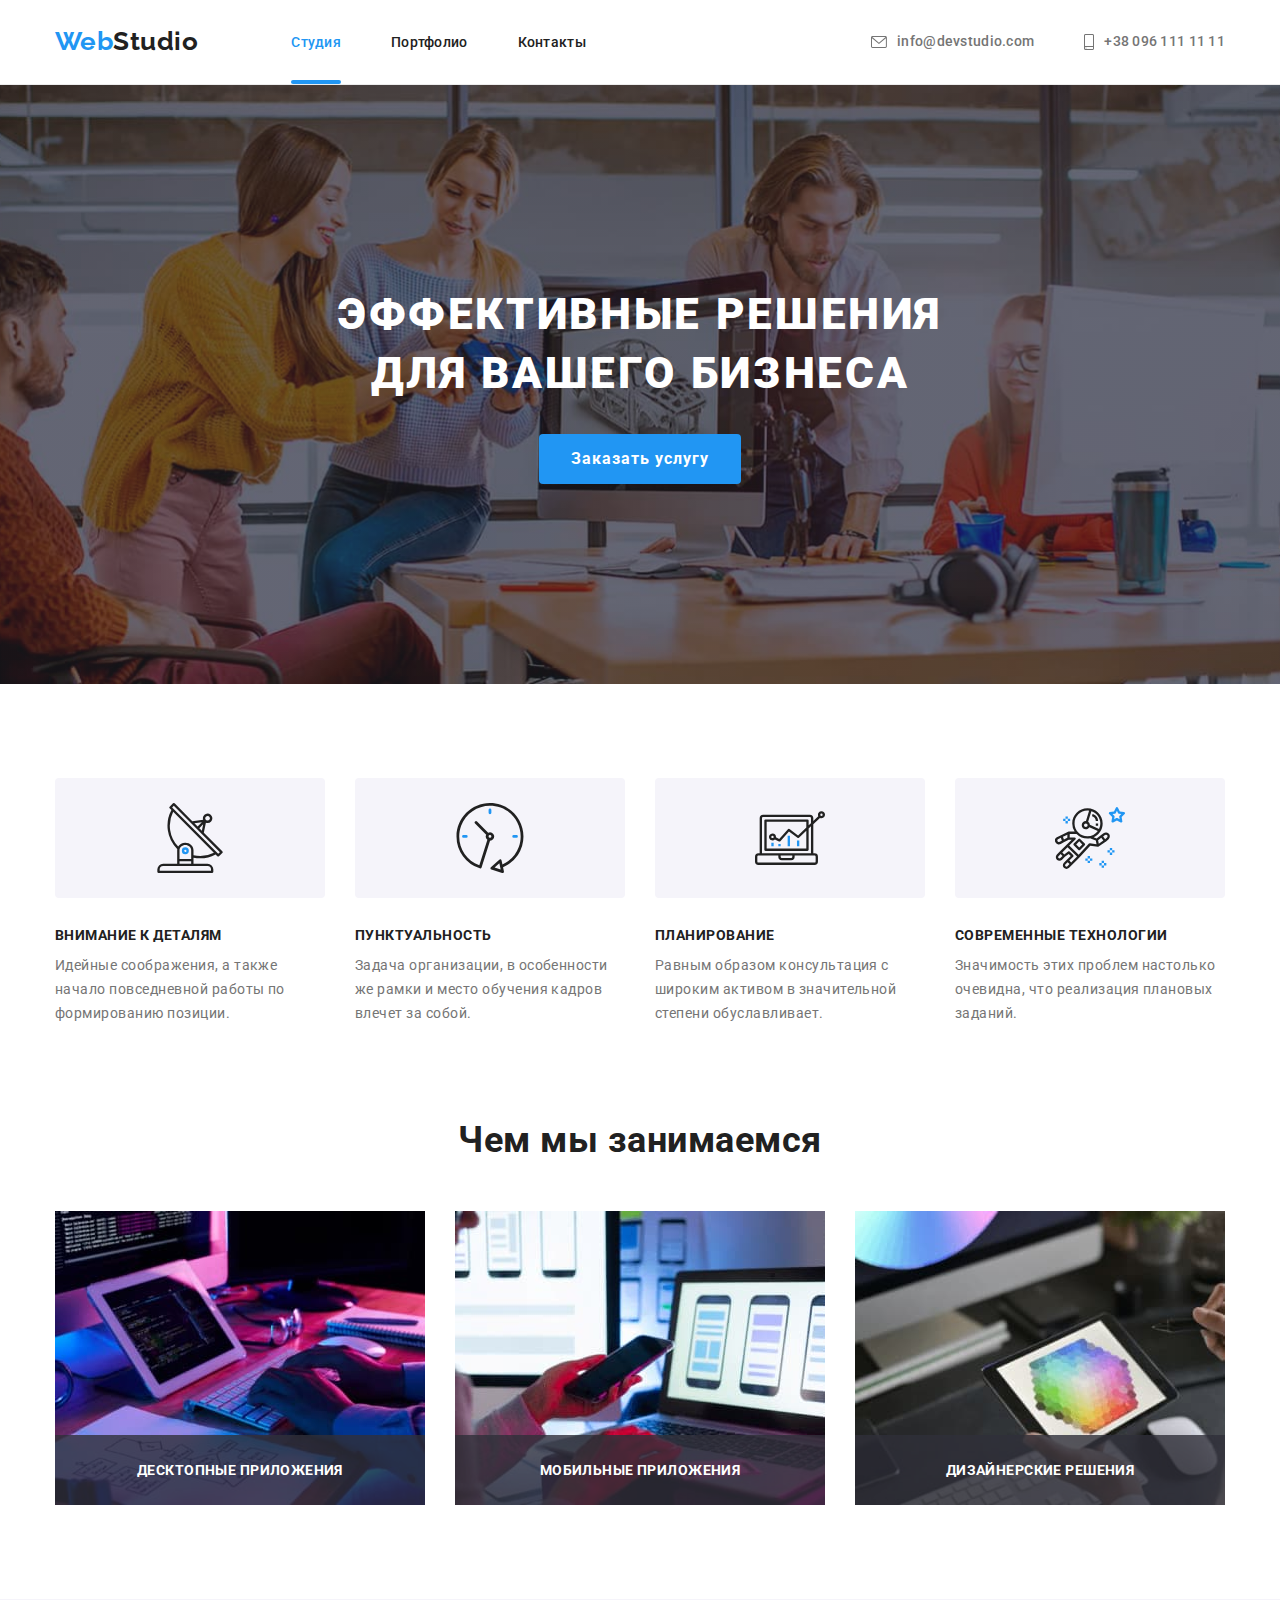
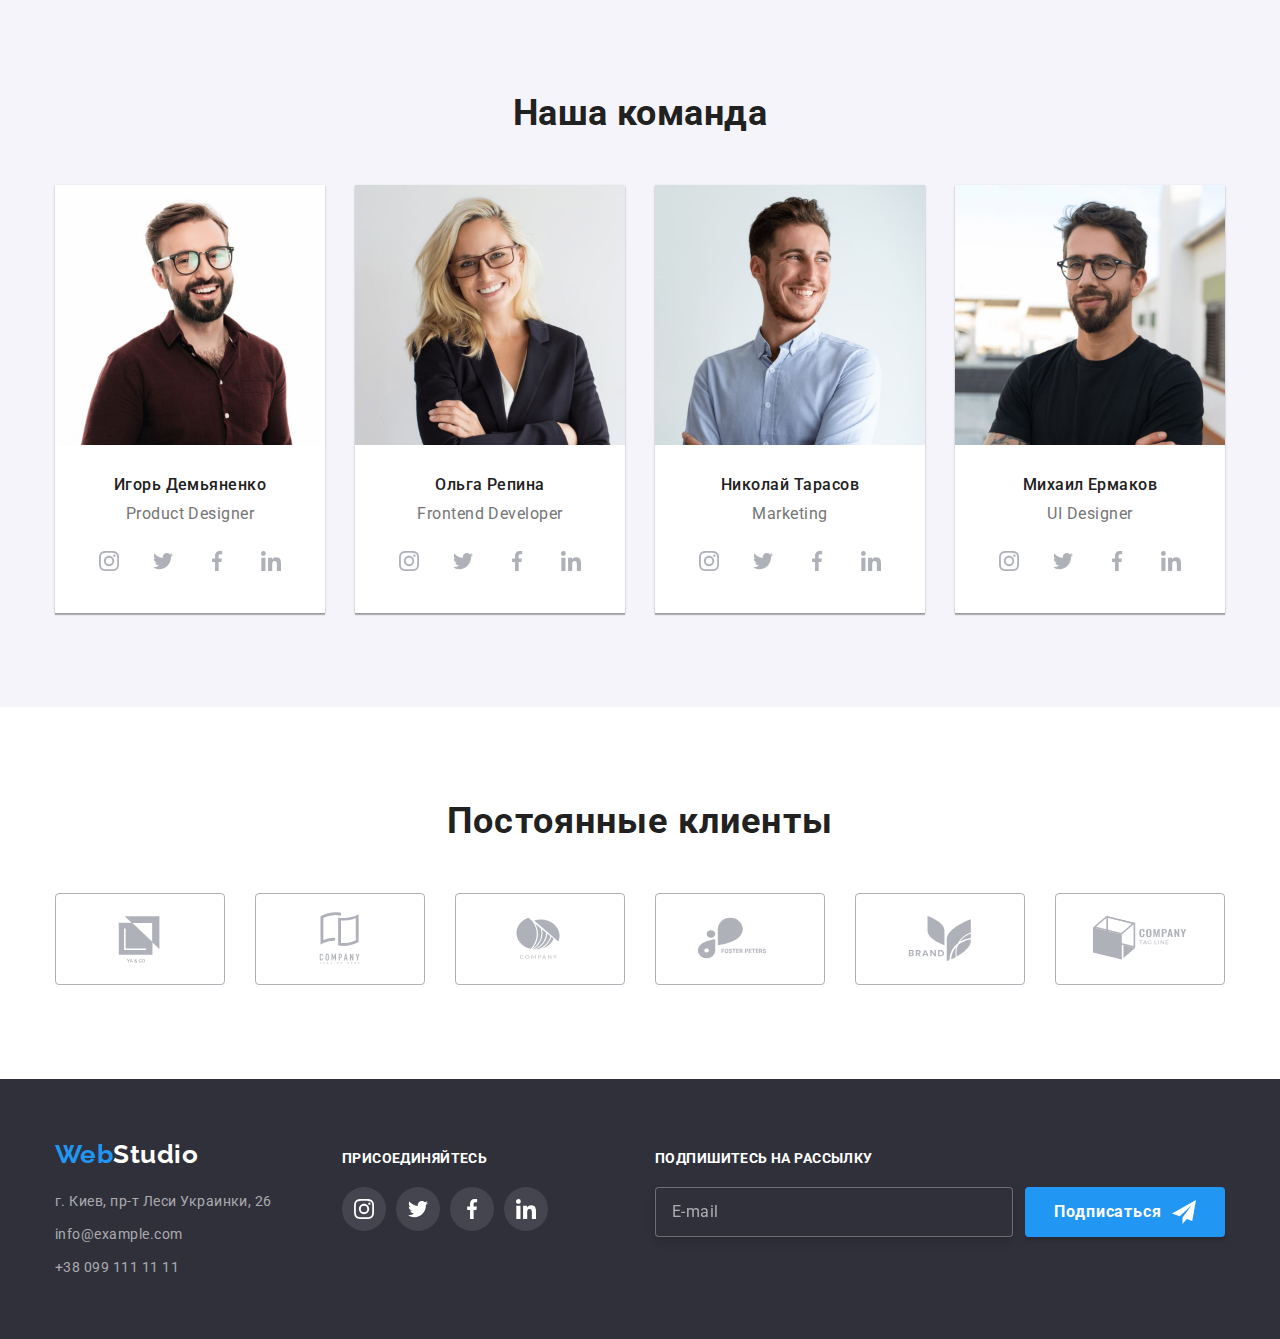
==== commit 2175e686: "add fixes after mentor's check" ====
--- a/index.html
+++ b/index.html
@@ -443,29 +443,27 @@
               </li>
             </ul>
           </div>
-          <div class="mailing-list">
-            <form>
-              <label class="mailing-list-title">
-                Подпишитесь на рассылку
-                <input
-                  class="mailing-list-email"
-                  type="email"
-                  name="email"
-                  placeholder="E-mail"
-                />
-              </label>
-              <button class="mailing-list-button" type="submit">
-                Подписаться
-                <svg class="icon-send" width="24" height="24">
-                  <use href="./images/sprite.svg#icon-icon-send"></use>
-                </svg>
-              </button>
-            </form>
-          </div>
+          <form class="mailing-list">
+            <label class="mailing-list-title">
+              Подпишитесь на рассылку
+              <input
+                class="mailing-list-email"
+                type="email"
+                name="email"
+                placeholder="E-mail"
+              />
+            </label>
+            <button class="mailing-list-button" type="submit">
+              Подписаться
+              <svg class="icon-send" width="24" height="24">
+                <use href="./images/sprite.svg#icon-icon-send"></use>
+              </svg>
+            </button>
+          </form>
         </div>
       </div>
     </footer>
-
+    <!-- Modal -->
     <div data-modal class="backdrop is-hidden">
       <div class="modal">
         <button data-modal-close class="modal-close-button" type="button">
@@ -473,59 +471,57 @@
             <use href="./images/sprite.svg#icon-close"></use>
           </svg>
         </button>
-        <div class="modal-container">
-          <h2 class="modal-title">Оставьте свои данные, мы вам перезвоним</h2>
-          <form>
-            <div class="form-field">
-              <label for="username" class="form-label">Имя</label>
-              <input class="input" type="text" name="username" id="username" />
-              <svg class="form-svg" width="18" height="18">
-                <use href="./images/sprite.svg#icon-person-black"></use>
+        <p class="modal-title">Оставьте свои данные, мы вам перезвоним</p>
+        <form>
+          <div class="form-field">
+            <label for="username" class="form-label">Имя</label>
+            <input class="input" type="text" name="username" id="username" />
+            <svg class="form-svg" width="18" height="18">
+              <use href="./images/sprite.svg#icon-person-black"></use>
+            </svg>
+          </div>
+          <div class="form-field">
+            <label for="number" class="form-label">Телефон</label>
+            <input class="input" type="tel" name="number" id="number" />
+            <svg class="form-svg" width="18" height="18">
+              <use href="./images/sprite.svg#icon-phone-black"></use>
+            </svg>
+          </div>
+          <div class="form-field">
+            <label for="email" class="form-label">Почта</label>
+            <input class="input" type="email" name="email" id="email" />
+            <svg class="form-svg" width="18" height="18">
+              <use href="./images/sprite.svg#icon-email-black"></use>
+            </svg>
+          </div>
+          <div class="form-field">
+            <label for="comment" class="form-label">Комментарий</label>
+            <textarea
+              id="comment"
+              class="textarea"
+              name="comment"
+              placeholder="Введите текст"
+            ></textarea>
+          </div>
+          <label class="policy-checkbox">
+            <input
+              class="checkbox"
+              type="checkbox"
+              name="policy"
+              value="policy"
+            />
+            <span class="checkbox-border"
+              ><svg class="icon-check" width="16" height="15">
+                <use href="./images/sprite.svg#icon-icon-check"></use>
               </svg>
-            </div>
-            <div class="form-field">
-              <label for="number" class="form-label">Телефон</label>
-              <input class="input" type="tel" name="number" id="number" />
-              <svg class="form-svg" width="18" height="18">
-                <use href="./images/sprite.svg#icon-phone-black"></use>
-              </svg>
-            </div>
-            <div class="form-field">
-              <label for="email" class="form-label">Почта</label>
-              <input class="input" type="email" name="email" id="email" />
-              <svg class="form-svg" width="18" height="18">
-                <use href="./images/sprite.svg#icon-email-black"></use>
-              </svg>
-            </div>
-            <div class="form-field">
-              <label for="comment" class="form-label">Комментарий</label>
-              <textarea
-                id="comment"
-                class="textarea"
-                name="comment"
-                placeholder="Введите текст"
-              ></textarea>
-            </div>
-            <label class="policy-checkbox">
-              <input
-                class="checkbox"
-                type="checkbox"
-                name="policy"
-                value="policy"
-              />
-              <span class="checkbox-border"
-                ><svg class="icon-check" width="16" height="15">
-                  <use href="./images/sprite.svg#icon-icon-check"></use>
-                </svg>
-              </span>
-              <span
-                >Соглашаюсь с рассылкой и принимаю
-                <a class="policy-agreement" href="">Условия договора</a>
-              </span>
-            </label>
-            <button class="form-button" type="submit">Отправить</button>
-          </form>
-        </div>
+            </span>
+            <span
+              >Соглашаюсь с рассылкой и принимаю
+              <a class="policy-agreement" href="">Условия договора</a>
+            </span>
+          </label>
+          <button class="form-button" type="submit">Отправить</button>
+        </form>
       </div>
     </div>
     <script src="./js/modal.js"></script>
--- a/css/styles.css
+++ b/css/styles.css
@@ -513,7 +513,6 @@
 
 .footer-columns {
   display: flex;
-  flex-wrap: wrap;
   align-items: baseline;
 }
 
@@ -595,11 +594,12 @@
 }
 
 .mailing-list {
-  margin-left: 93px;
-  position: relative;
+  margin-left: auto;
+  display: flex;
 }
 
 .mailing-list-title {
+  display: block;
   font-weight: 700;
   font-size: 14px;
   line-height: 1.14;
@@ -609,9 +609,8 @@
 }
 
 .mailing-list-email {
-  position: absolute;
-  top: 36px;
-  left: 0;
+  display: block;
+  margin-top: 20px;
   font-size: 16px;
   line-height: 1.25;
   letter-spacing: 0.03em;
@@ -640,12 +639,11 @@
 }
 
 .mailing-list-button {
-  position: absolute;
-  display: flex;
+  display: flex;
+  align-self: flex-end;
+  margin-left: 12px;
   justify-content: center;
   align-items: center;
-  top: 36px;
-  left: 370px;
   width: 200px;
   height: 50px;
 
@@ -700,6 +698,7 @@
   position: absolute;
   top: 50%;
   left: 50%;
+  padding: 0 40px;
   min-width: 528px;
   min-height: 581px;
   transform: translate(-50%, -50%) scale(1);
@@ -718,7 +717,7 @@
   display: flex;
   justify-content: center;
   align-items: center;
-  margin: 8px;
+  margin: 8px 8px 0 2px;
   padding: 0;
 
   border: none;
@@ -734,11 +733,6 @@
 .icon-close:hover,
 .icon-close:focus {
   fill: var(--accent-color);
-}
-
-.modal-container {
-  padding-left: 40px;
-  padding-right: 40px;
 }
 
 .modal-title {
